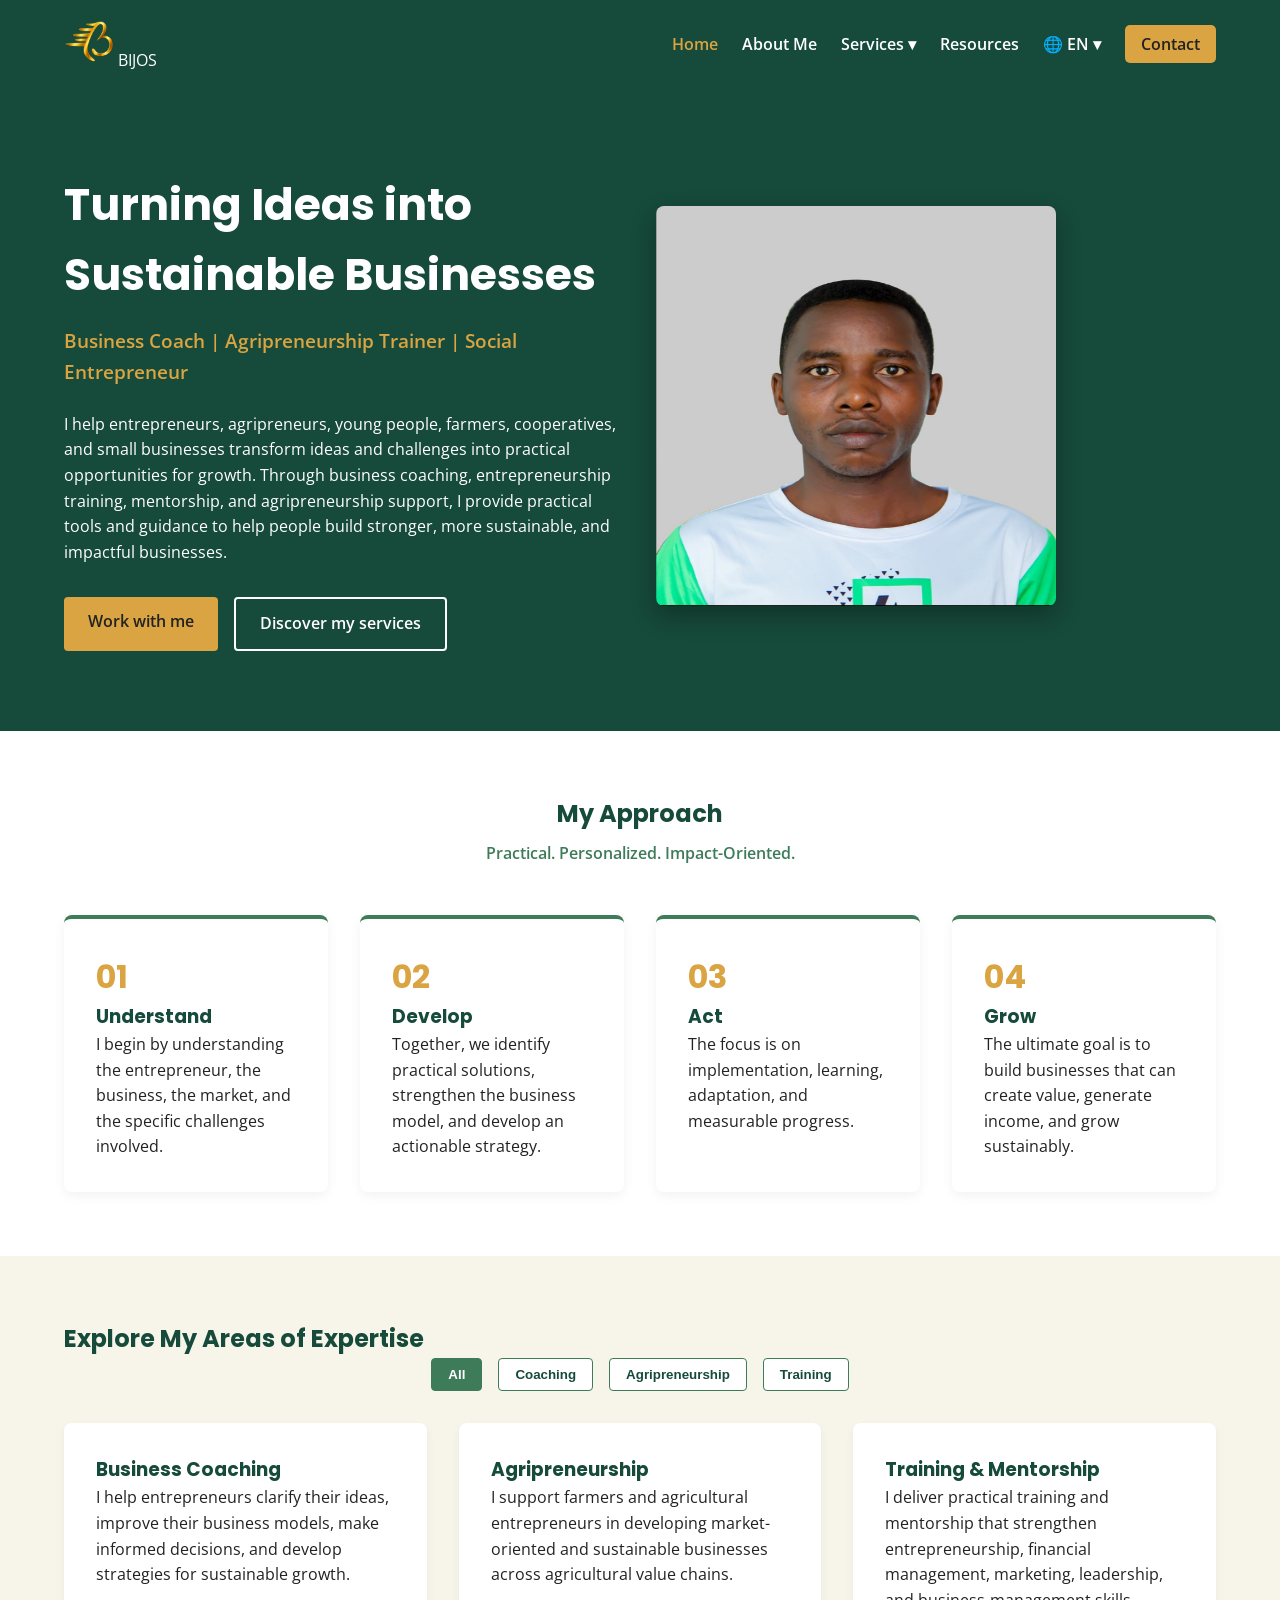
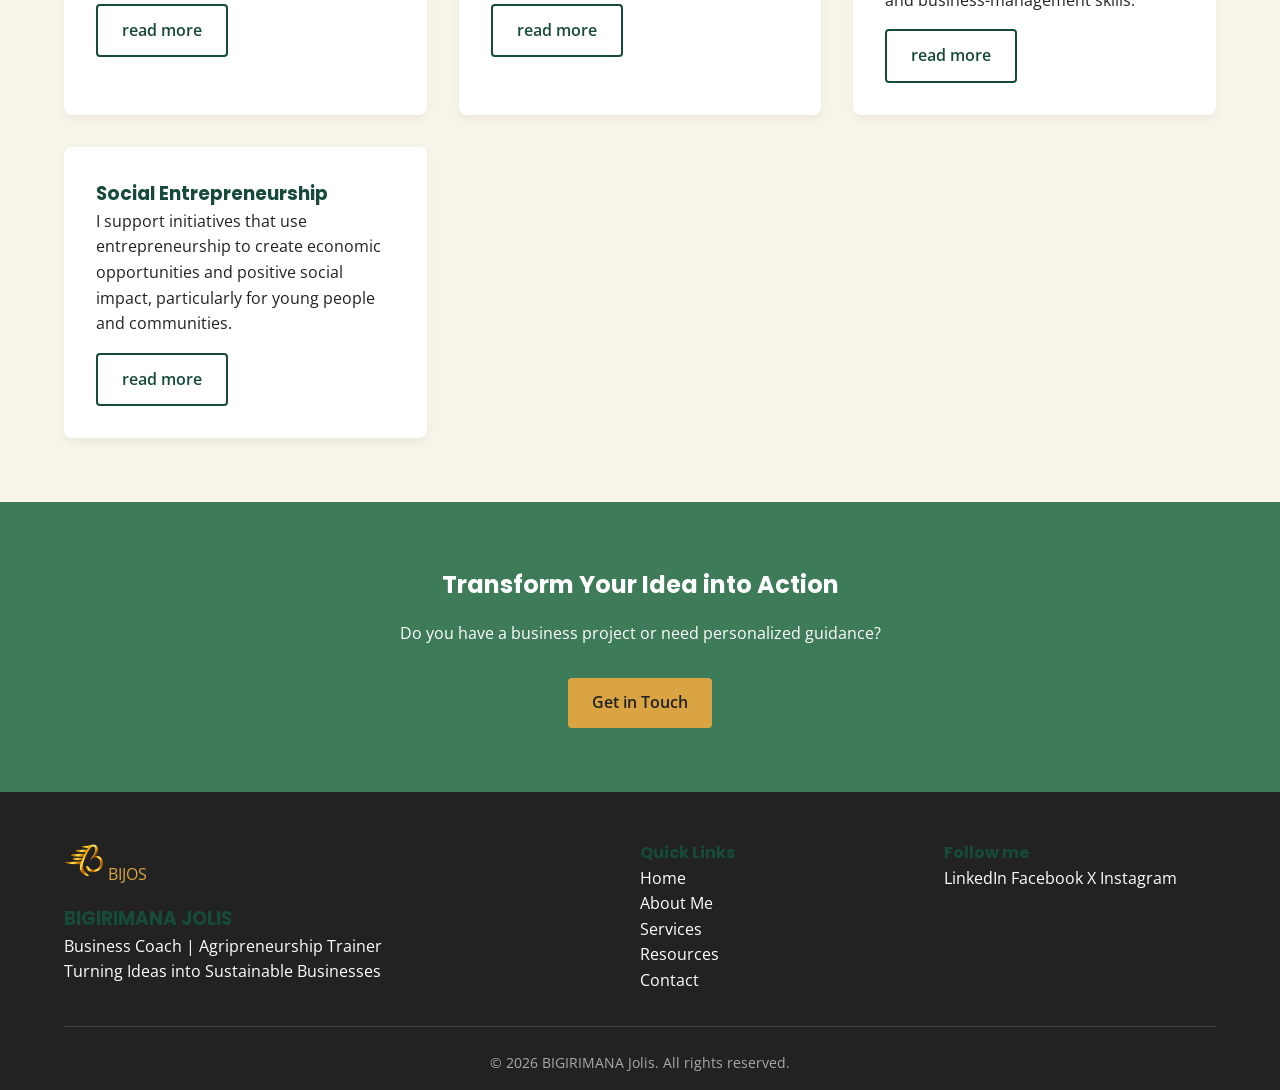
==== project/index.html @ 6454cdd0 "First commit" ====
<!DOCTYPE html>
<html lang="fr">
<head>
    <meta charset="UTF-8">
    <meta name="viewport" content="width=device-width, initial-scale=1.0">
    <title>Jolis BIGIRIMANA | Business Coach & Agripreneurship Trainer</title>
    <link rel="preconnect" href="https://fonts.googleapis.com">
    <link rel="preconnect" href="https://fonts.gstatic.com" crossorigin>
    <link href="https://fonts.googleapis.com/css2?family=Open+Sans:wght@400;600&family=Poppins:wght@600;700&display=swap" rel="stylesheet">
    <link rel="stylesheet" href="styles/home.css">
    <script src="scripts/home.js" defer></script>
</head>
<body>
    <!-- En-tête et Navigation -->
    <header class="site-header">
        <div class="container nav-container">
           <a href="index.html" class="logo-wrapper">
    <img src="images/logo.png" alt="Logo de BIGIRIMANA JOLIS" class="logo-image" loading="lazy" width="50" height="50">
    <span class="logo-text">BIJOS</span>
</a>
            <button class="menu-toggle" id="menuToggle" aria-label="Ouvrir le menu">☰</button>
            <nav class="main-nav" id="mainNav">
                <ul>
                    <li><a href="index.html" class="active">Home</a></li>
                    <li><a href="about.html">About Me</a></li>
                    <li class="dropdown">
                        <a href="resources.html">Services ▾</a>
                        <ul class="dropdown-menu">
                            <li><a href="resources.html#coaching">Business Coach</a></li>
                            <li><a href="resources.html#agripreneurship">Agripreneurship</a></li>
                            <li><a href="resources.html#training">Training & Mentorship</a></li>
                            <li><a href="resources.html#socialentrepreneurship">Social Entrepreneurship</a></li>
                        </ul>
                    </li>
                    <li><a href="resources.html">Resources</a></li>
                    
                    <!-- Language Switcher Dropdown -->
                    <li class="dropdown lang-dropdown">
                        <a href="#" id="currentLang">🌐 EN ▾</a>
                        <ul class="dropdown-menu">
                            <li><a href="#" onclick="changeLanguage('fr'); return false;">Français (FR)</a></li>
                            <li><a href="#" onclick="changeLanguage('en'); return false;">English (EN)</a></li>
                            <li><a href="#" onclick="changeLanguage('rn'); return false;">Kirundi (BI)</a></li>
                        </ul>
                    </li>

                    <li><a href="contact.html" class="btn-nav">Contact</a></li>
                </ul>
            </nav>
        </div>
    </header>

    <main>
        <!-- Section Hero -->
        <section class="hero">
            <div class="container hero-grid">
                <div class="hero-content">
                    <h1>Turning Ideas into Sustainable Businesses</h1>
                    <p class="subtitle">Business Coach | Agripreneurship Trainer | Social Entrepreneur</p>
                    <p>I help entrepreneurs, agripreneurs, young people, farmers, cooperatives, and small businesses transform ideas and challenges into practical opportunities for growth.
                        Through business coaching, entrepreneurship training, mentorship, and agripreneurship support, I provide practical tools and guidance to help people build stronger, more sustainable, and impactful businesses.
                    </p>
                    <div class="hero-buttons">
                        <a href="contact.html" class="btn btn-primary">Work with me</a>
                        <a href="resources.html" class="btn btn-secondary">Discover my services</a>
                    </div>
                </div>
                <div class="hero-image">
                    <img src="images/profile.jpg" alt="BIGIRIMANA JOLIS" loading="lazy" width="400" height="400">
                </div>
            </div>
        </section>

        <!-- Section Approche -->
        <section class="approach section-padding">
            <div class="container">
                <h2>My Approach</h2>
                <p class="section-intro">Practical. Personalized. Impact-Oriented.</p>
                <div class="approach-grid">
                    <div class="approach-card">
                        <span class="step-num">01</span>
                        <h3>Understand</h3>
                        <p>I begin by understanding the entrepreneur, the business, the market, and the specific challenges involved.</p>
                    </div>
                    <div class="approach-card">
                        <span class="step-num">02</span>
                        <h3>Develop</h3>
                        <p>Together, we identify practical solutions, strengthen the business model, and develop an actionable strategy.</p>
                    </div>
                    <div class="approach-card">
                        <span class="step-num">03</span>
                        <h3>Act</h3>
                        <p>The focus is on implementation, learning, adaptation, and measurable progress.</p>
                    </div>
                    <div class="approach-card">
                        <span class="step-num">04</span>
                        <h3>Grow</h3>
                        <p>The ultimate goal is to build businesses that can create value, generate income, and grow sustainably.</p>
                    </div>
                </div>
            </div>
        </section>

        <!-- Section Dynamique : Filtrage des Services par Intérêt -->
        <section class="dynamic-services section-padding bg-cream">
            <div class="container">
                <h2>Explore My Areas of Expertise</h2>
                <div class="filter-buttons">
                    <button class="filter-btn active" data-filter="all">All</button>
                    <button class="filter-btn" data-filter="coaching">Coaching</button>
                    <button class="filter-btn" data-filter="agri">Agripreneurship</button>
                    <button class="filter-btn" data-filter="training">Training</button>
                </div>
                <div class="services-container" id="servicesContainer">
                    <!-- Généré dynamiquement par JavaScript -->
                </div>
            </div>
        </section>

        <!-- Section Appel à l'action (CTA) -->
        <section class="cta-section">
            <div class="container text-center">
                <h2>Transform Your Idea into Action</h2>
                <p>Do you have a business project or need personalized guidance?</p>
                <a href="contact.html" class="btn btn-primary">Get in Touch</a>
            </div>
        </section>
    </main>

    <!-- Pied de page -->
    <footer class="site-footer">
        <div class="container">
            <div class="footer-grid">
                <div>
                    <div class="logo-wrapper" style="margin-bottom: 1rem;">
                        <img src="images/logo.png" alt="Logo de BIGIRIMANA JOLIS" class="logo-image" loading="lazy" width="40" height="40">
                        <span class="logo-text" style="color: var(--golden-yellow);">BIJOS</span>
                    </div>
                <h3>BIGIRIMANA JOLIS</h3>
                <p>Business Coach | Agripreneurship Trainer</p>
                <p>Turning Ideas into Sustainable Businesses</p>
            </div>
            <div>
                <h4>Quick Links</h4>
                <ul>
                    <li><a href="home.html">Home</a></li>
                    <li><a href="about.html">About Me</a></li>
                    <li><a href="resources.html">Services</a></li>
                    <li><a href="resources.html">Resources</a></li>
                    <li><a href="contact.html">Contact</a></li>
                </ul>
            </div>
            <div>
                <h4>Follow me</h4>
                <div class="social-links">
                    <a href="#" target="_blank" rel="noopener">LinkedIn</a>
                    <a href="#" target="_blank" rel="noopener">Facebook</a>
                    <a href="#" target="_blank" rel="noopener">X</a>
                    <a href="#" target="_blank" rel="noopener">Instagram</a>
                </div>
            </div>
        </div>
        <div class="footer-bottom">
            <p>&copy; 2026 BIGIRIMANA Jolis. All rights reserved.</p>
        </div>
    </footer>
</body>
</html>
---- project/styles/home.css ----
/* Variables Globales de l'Identité Visuelle */
:root {
    --deep-green: #164A3A;
    --agri-green: #3E7C59;
    --golden-yellow: #D9A441;
    --cream: #F7F4EA;
    --charcoal: #222222;
    --white: #FFFFFF;
    --font-heading: 'Poppins', sans-serif;
    --font-body: 'Open Sans', sans-serif;
}

/* Reset de base */
* {
    margin: 0;
    padding: 0;
    box-sizing: border-box;
}

body {
    font-family: var(--font-body);
    color: var(--charcoal);
    background-color: var(--white);
    line-height: 1.6;
}

h1, h2, h3, h4 {
    font-family: var(--font-heading);
    color: var(--deep-green);
    font-weight: 700;
}

a {
    text-decoration: none;
    color: inherit;
}

ul {
    list-style: none;
}

.container {
    width: 90%;
    max-width: 1200px;
    margin: 0 auto;
}

.section-padding {
    padding: 4rem 0;
}

.bg-cream {
    background-color: var(--cream);
}

.text-center {
    text-align: center;
}

/* En-tête & Navigation */
.site-header {
    background-color: var(--deep-green);
    color: var(--white);
    padding: 1rem 0;
    position: sticky;
    top: 0;
    z-index: 1000;
}

.nav-container {
    display: flex;
    justify-content: space-between;
    align-items: center;
}

.logo {
    font-family: var(--font-heading);
    font-size: 1.20rem;
    font-weight: 700;
    color: var(--golden-yellow);
}

.main-nav ul {
    display: flex;
    gap: 1.5rem;
    align-items: center;
}

.main-nav a {
    color: var(--white);
    font-weight: 600;
    transition: color 0.3s ease;
}

.main-nav a:hover, .main-nav a.active {
    color: var(--golden-yellow);
}

/* Dropdown Sub-menu Styles */
.main-nav .dropdown {
    position: relative;
}

.main-nav .dropdown-menu {
    display: none;
    position: absolute;
    top: 100%;
    left: 0;
    min-width: 240px;
    background-color: var(--deep-green);
    box-shadow: 0 8px 16px rgba(0, 0, 0, 0.2);
    flex-direction: column;
    padding: 0.5rem 0;
    z-index: 1000;
    border-radius: 4px;
    border: 1px solid rgba(255, 255, 255, 0.1);
}

.main-nav .dropdown-menu li {
    width: 100%;
}

.main-nav .dropdown-menu li a {
    padding: 0.6rem 1.2rem;
    display: block;
    white-space: nowrap;
    font-size: 0.95rem;
}

.main-nav .dropdown-menu li a:hover {
    background-color: var(--agri-green);
    color: var(--golden-yellow);
}

/* Language Switcher Specific Styles */
.lang-dropdown .dropdown-menu {
    min-width: 160px;
    left: auto;
    right: 0;
}

.lang-dropdown a {
    display: flex;
    align-items: center;
    gap: 0.3rem;
}

/* Show dropdown on hover */
.main-nav .dropdown:hover .dropdown-menu {
    display: flex;
}

.btn-nav {
    background-color: var(--golden-yellow);
    color: var(--charcoal) !important;
    padding: 0.5rem 1rem;
    border-radius: 5px;
}

.menu-toggle {
    display: none;
    background: none;
    border: none;
    color: var(--white);
    font-size: 1.5rem;
    cursor: pointer;
}

/* --- Google Translate Overrides & Cleanup --- */
.goog-te-banner-frame.skiptranslate {
    display: none !important;
}
body {
    top: 0 !important;
}
.goog-tooltip {
    display: none !important;
}
.goog-tooltip:hover {
    display: none !important;
}
.goog-text-highlight {
    background-color: transparent !important;
    box-shadow: none !important;
}

/* Section Hero */
.hero {
    background-color: var(--deep-green);
    color: var(--white);
    padding: 5rem 0;
}

.hero-grid {
    display: grid;
    grid-template-columns: 1fr 1fr;
    gap: 2rem;
    align-items: center;
}

.hero h1 {
    font-size: 2.75rem;
    color: var(--white);
    margin-bottom: 1rem;
}

.hero .subtitle {
    font-size: 1.2rem;
    color: var(--golden-yellow);
    margin-bottom: 1.5rem;
    font-weight: 600;
}

.hero p {
    margin-bottom: 2rem;
}

.hero-buttons {
    display: flex;
    gap: 1rem;
}

.btn {
    display: inline-block;
    padding: 0.75rem 1.5rem;
    border-radius: 4px;
    font-weight: 600;
    text-align: center;
    transition: background 0.3s ease;
}

.btn-primary {
    background-color: var(--golden-yellow);
    color: var(--charcoal);
}

.btn-primary:hover {
    background-color: #c49133;
}

.btn-secondary {
    background-color: transparent;
    border: 2px solid var(--white);
    color: var(--white);
}

.btn-secondary:hover {
    background-color: var(--white);
    color: var(--deep-green);
}

.hero-image img {
    width: 100%;
    max-width: 400px;
    border-radius: 8px;
    box-shadow: 0 10px 25px rgba(0,0,0,0.3);
}

/* Approche */
.approach h2 {
    text-align: center;
    margin-bottom: 0.5rem;
}

.section-intro {
    text-align: center;
    color: var(--agri-green);
    margin-bottom: 3rem;
    font-weight: 600;
}

.approach-grid {
    display: grid;
    grid-template-columns: repeat(auto-fit, minmax(250px, 1fr));
    gap: 2rem;
}

.approach-card {
    background: var(--white);
    padding: 2rem;
    border-radius: 8px;
    border-top: 4px solid var(--agri-green);
    box-shadow: 0 4px 12px rgba(0,0,0,0.05);
}

.step-num {
    font-family: var(--font-heading);
    font-size: 2rem;
    color: var(--golden-yellow);
    font-weight: 700;
}

/* Section Dynamique */
.filter-buttons {
    display: flex;
    justify-content: center;
    gap: 1rem;
    margin-bottom: 2rem;
}

.filter-btn {
    padding: 0.5rem 1rem;
    background: var(--white);
    border: 1px solid var(--agri-green);
    color: var(--deep-green);
    border-radius: 4px;
    cursor: pointer;
    font-weight: 600;
}

.filter-btn.active, .filter-btn:hover {
    background: var(--agri-green);
    color: var(--white);
}

.services-container {
    display: grid;
    grid-template-columns: repeat(auto-fit, minmax(300px, 1fr));
    gap: 2rem;
}

.service-card {
    background: var(--white);
    padding: 2rem;
    border-radius: 8px;
    box-shadow: 0 4px 10px rgba(0,0,0,0.05);
}

/* CTA Section */
.cta-section {
    background-color: var(--agri-green);
    color: var(--white);
    padding: 4rem 0;
}

.cta-section h2 {
    color: var(--white);
    margin-bottom: 1rem;
}

.cta-section p {
    margin-bottom: 2rem;
}

/* Pied de page */
.site-footer {
    background-color: var(--charcoal);
    color: var(--white);
    padding: 3rem 0 1rem 0;
}

.footer-grid {
    display: grid;
    grid-template-columns: 2fr 1fr 1fr;
    gap: 2rem;
    margin-bottom: 2rem;
}

.footer-bottom {
    text-align: center;
    padding-top: 1.5rem;
    border-top: 1px solid #444;
    font-size: 0.9rem;
    color: #aaa;
}

/* Responsive Design */
@media (max-width: 768px) {
    .hero-grid {
        grid-template-columns: 1fr;
        text-align: center;
    }
    .hero-buttons {
        justify-content: center;
    }
    .main-nav {
        display: none;
        position: absolute;
        top: 100%;
        left: 0;
        width: 100%;
        background-color: var(--deep-green);
        flex-direction: column;
        padding: 1rem 0;
    }
    .main-nav.active {
        display: flex;
    }
    .main-nav ul {
        flex-direction: column;
        gap: 1rem;
    }
    .main-nav .dropdown-menu {
        position: static;
        box-shadow: none;
        background-color: rgba(0, 0, 0, 0.15);
        padding-left: 1rem;
    }
    .main-nav .dropdown:hover .dropdown-menu {
        display: flex;
    }
    .menu-toggle {
        display: block;
    }
    .footer-grid {
        grid-template-columns: 1fr;
    }
}
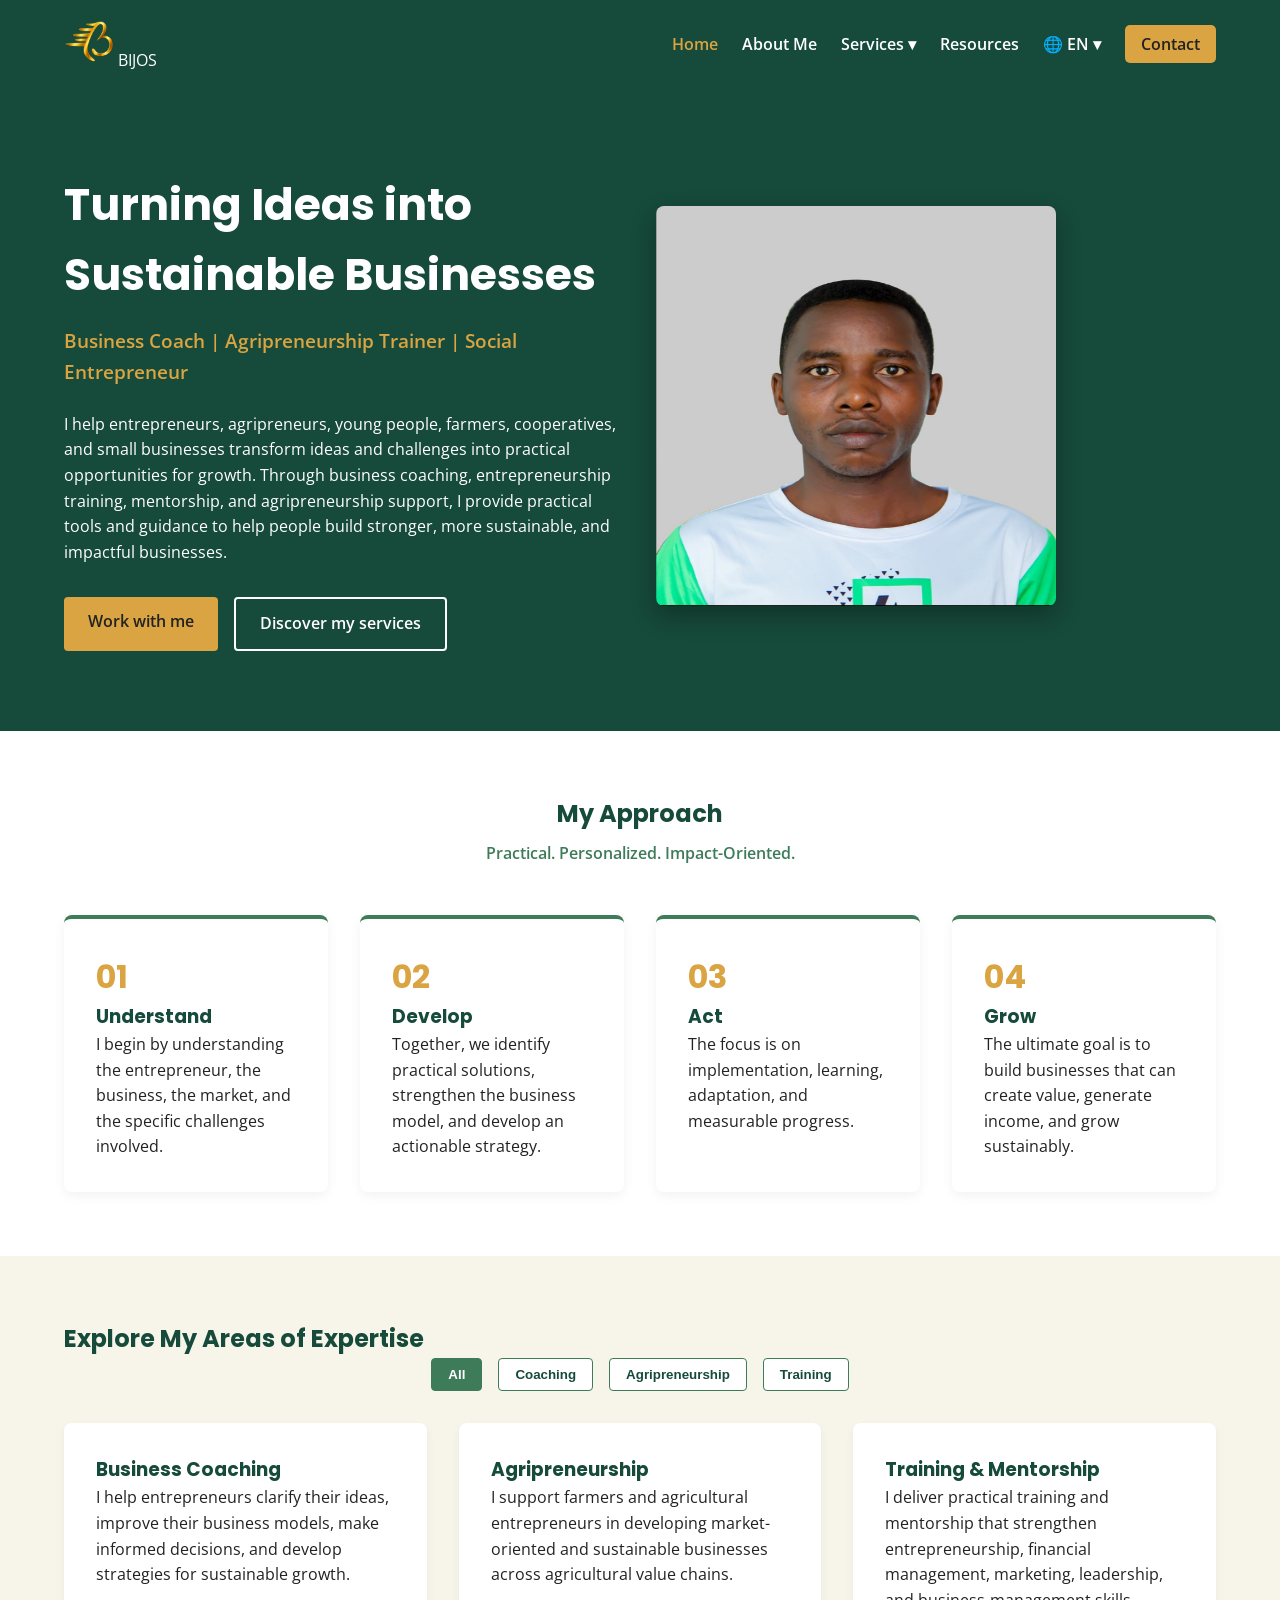
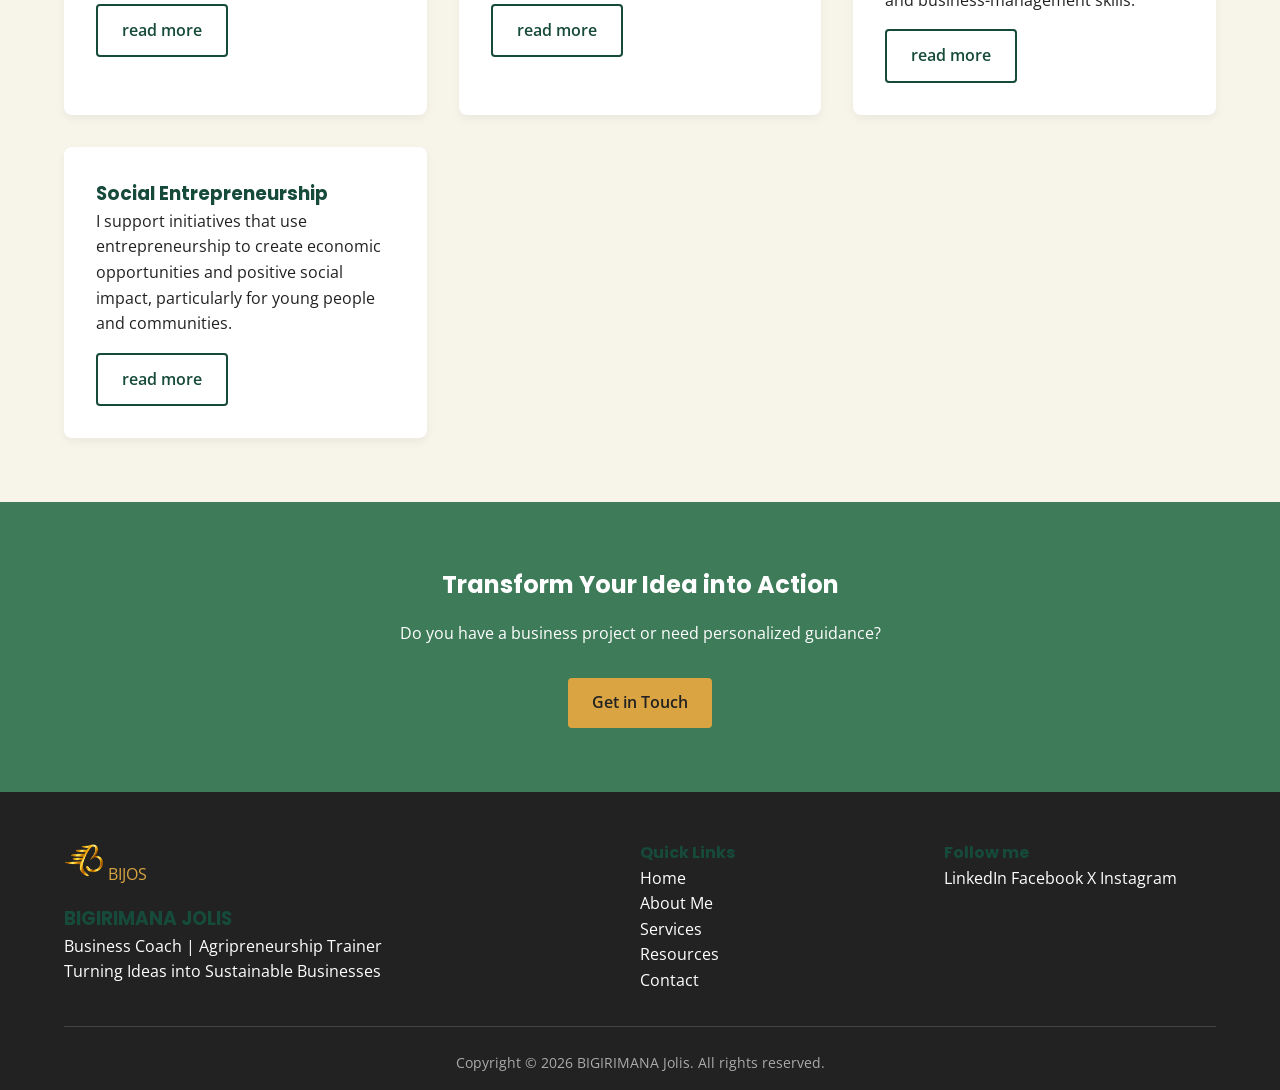
==== commit 5cb41b3f: "First commit" ====
--- a/project/index.html
+++ b/project/index.html
@@ -153,15 +153,15 @@
             <div>
                 <h4>Follow me</h4>
                 <div class="social-links">
-                    <a href="#" target="_blank" rel="noopener">LinkedIn</a>
-                    <a href="#" target="_blank" rel="noopener">Facebook</a>
+                    <a href="https://www.linkedin.com/in/bigirimana-jolis-ab3b3618b" target="_blank" rel="noopener">LinkedIn</a>
+                    <a href="https://www.facebook.com/jolisbigirimana" target="_blank" rel="noopener">Facebook</a>
                     <a href="#" target="_blank" rel="noopener">X</a>
                     <a href="#" target="_blank" rel="noopener">Instagram</a>
                 </div>
             </div>
         </div>
         <div class="footer-bottom">
-            <p>&copy; 2026 BIGIRIMANA Jolis. All rights reserved.</p>
+            <p>Copyright &copy; 2026 BIGIRIMANA Jolis. All rights reserved.</p>
         </div>
     </footer>
 </body>
